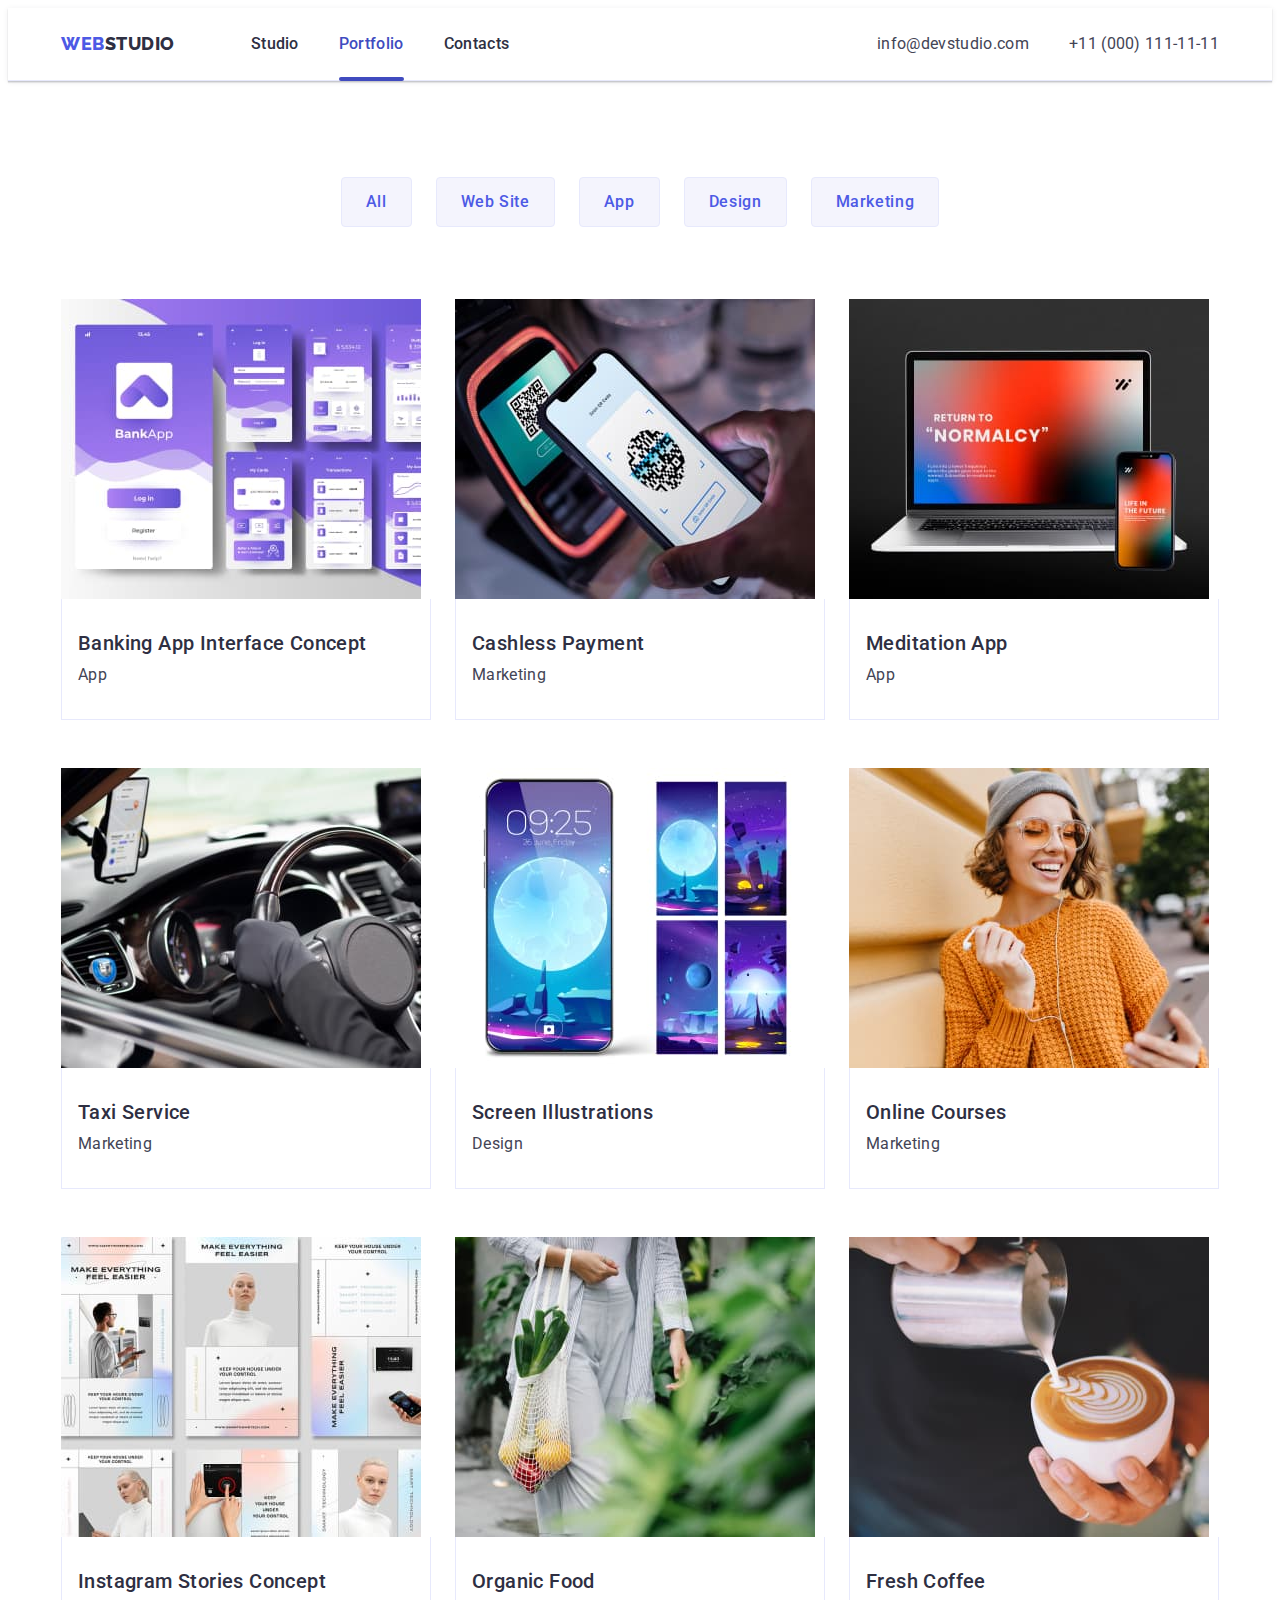
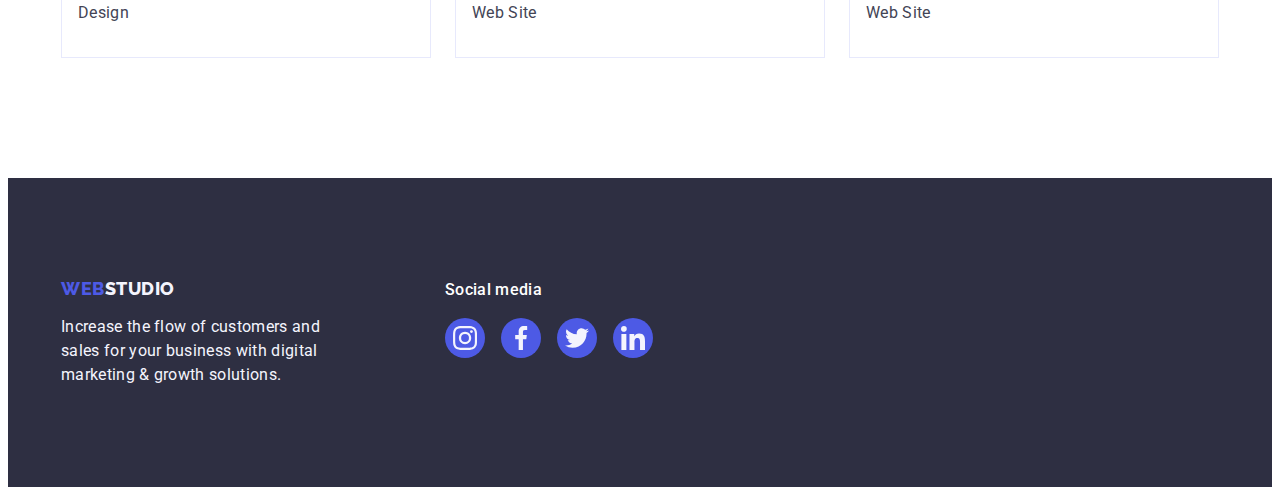
==== portfolio.html @ be7a04f3 "hw6" ====
<!DOCTYPE html>
<html lang="en">

<head>
    <meta charset="UTF-8" />
    <meta http-equiv="X-UA-Compatible" content="IE=edge" />
    <meta name="viewport" content="width=device-width, initial-scale=1.0" />
    <title>Домашка 2</title>
    <link rel="preconnect" href="https://fonts.googleapis.com">
    <link rel="preconnect" href="https://fonts.gstatic.com" crossorigin>
    <link href="https://fonts.googleapis.com/css2?family=Raleway:wght@800&family=Roboto:wght@400;500;700&display=swap"
        rel="stylesheet">
    <link rel="stylesheet" href="https://cdnjs.cloudflare.com/ajax/libs/modern-normalize/2.0.0/modern-normalize.min.css"
        integrity="sha512-4xo8blKMVCiXpTaLzQSLSw3KFOVPWhm/TRtuPVc4WG6kUgjH6J03IBuG7JZPkcWMxJ5huwaBpOpnwYElP/m6wg=="
        crossorigin="anonymous" referrerpolicy="no-referrer" />
    <link rel="stylesheet" href="./css/styles.css">
</head>

<body>
    <header class="header-class">
        <div class="container  nav-class  ">
            <nav class="nav-class ">
                <a class="main-return-index link" href="./index.html">Web<span class="logo-studio">Studio</span></a>
                <ul class="flex-container list">
                    <li><a class="main-menu link" href="./index.html">Studio</a></li>
                    <li><a class="main-menu drawt link" href="./portfolio.html">Portfolio</a></li>
                    <li><a class="main-menu link" href="">Contacts</a></li>
                </ul>
            </nav>
    
            <address class="main-adress ">
                <ul class="adr-container list">
                    <li><a class="main-email-tel link" href="mailto:info@devstudio.com">info@devstudio.com</a></li>
                    <li><a class="main-email-tel link" href="tel:+110001111111">+11 (000) 111-11-11</a></li>
                </ul>
            </address>
        </div>
    </header>

    
    <main>
        <section class="section-portfolio">
           
            <div class="container ">   
                <h1 class=" visually-hidden "> portfolio </h1>
                <ul class=" flex-container-menu-portfolio list">
    
                    <li> <button type="button" class="portfolio-filter link">All</button> </li>
                    <li> <button type="button" class="portfolio-filter link">Web Site</button> </li>
                    <li> <button type="button" class="portfolio-filter link">App</button></li>
                    <li> <button type="button" class="portfolio-filter link">Design</button></li>
                    <li> <button type="button" class="portfolio-filter link">Marketing</button></li>
                </ul>
                <ul class=" flex-container-portfolio list">
           
                    <li class="portfolio-li ">
                        <a class="portfolio-list link" href="">
                            <div class="portfolio-card">
                                <img src="./images/portfolio-banking-c.jpg" 
                                       alt="portfolio-banking">
                                <p class="portfolio-cashless-text">14 Stylish and User-Friendly App Design Concepts · Task Manager App ·
                                    Calorie Tracker App · Exotic Fruit Ecommerce App · Cloud Storage App</p>
                            </div>
                            <div class="portfolio-list-card">       
                                <h2 class="portfolio-h-two"> Banking App Interface Concept</h2>
                                <p class="portfolio-p">App</p>
                            </div>
                        </a>
                    </li>
                    <li class="portfolio-li">
                        <a class="portfolio-list link" href="">
                            <div class="portfolio-card">                        
                                <img src="./images/portfolio-cashless-c.jpg" 
                                    alt="portfolio-cashless">
                                <p class="portfolio-cashless-text">14 Stylish and User-Friendly App Design Concepts · Task Manager App ·
                                    Calorie Tracker App · Exotic Fruit Ecommerce App · Cloud Storage App</p>
                            </div>
                            <div class="portfolio-list-card">
                                <h2 class="portfolio-h-two"> Cashless Payment</h2>
                                <p class="portfolio-p">Marketing</p>
                            </div>
                        </a>
                    </li>
                    <li class="portfolio-li"> 
                        <a class="portfolio-list link" href="">
                            <div class="portfolio-card">
                                <img src="./images/portfolio-meditation-c.jpg"
                                   alt="portfolio-meditation">
                                <p class="portfolio-cashless-text">14 Stylish and User-Friendly App Design Concepts · Task Manager App ·
                                    Calorie Tracker App · Exotic Fruit Ecommerce App · Cloud Storage App</p>
                            </div>
                            <div class="portfolio-list-card">
                                <h2 class="portfolio-h-two"> Meditation App</h2>
                                <p class="portfolio-p">App</p>
                            </div>
                        </a>
                    </li>
                    <li class="portfolio-li"> 
                        <a class="portfolio-list link" href="">
                            <div class="portfolio-card">
                                <img src="./images/portfolio-taxi-c.jpg" 
                                   alt="portfolio-taxi">
                                 <p class="portfolio-cashless-text">14 Stylish and User-Friendly App Design Concepts · Task Manager App ·
                                      Calorie Tracker App · Exotic Fruit Ecommerce App · Cloud Storage App</p>
                            </div>
                            <div class="portfolio-list-card">
                                <h2 class="portfolio-h-two"> Taxi Service</h2>
                                <p class="portfolio-p">Marketing</p>
                            </div>
                        </a>
                    </li>
                    <li class="portfolio-li"> 
                        <a class="portfolio-list link" href="">
                            <div class="portfolio-card">
                                <img src="./images/portfolio-screen-c.jpg" 
                                        alt="portfolio-screen">
                                <p class="portfolio-cashless-text">14 Stylish and User-Friendly App Design Concepts · Task Manager App ·
                                     Calorie Tracker App · Exotic Fruit Ecommerce App · Cloud Storage App</p>
                            </div>
                            <div class="portfolio-list-card">
                                <h2 class="portfolio-h-two"> Screen Illustrations</h2>
                                <p class="portfolio-p">Design</p>
                            </div>
                        </a>
                    </li>
                    <li class="portfolio-li"> 
                        <a  class="portfolio-list link" href="">
                            <div class="portfolio-card">
                                <img src="./images/portfolio-online-course-c.jpg" 
                                      alt="portfolio-online-course">
                                <p class="portfolio-cashless-text">14 Stylish and User-Friendly App Design Concepts · Task Manager App ·
                                    Calorie Tracker App · Exotic Fruit Ecommerce App · Cloud Storage App</p>
                            </div>
                            <div class="portfolio-list-card">
                                <h2 class="portfolio-h-two"> Online Courses</h2>
                                <p class="portfolio-p">Marketing</p>
                            </div>
                        </a>
                    </li>
                    <li class="portfolio-li"> 
                        <a class="portfolio-list link" href="">
                            <div class="portfolio-card">
                                <img src="./images/portfolio-instagram-story-c.jpg" 
                                       alt="portfolio-instagram-story">
                                <p class="portfolio-cashless-text">14 Stylish and User-Friendly App Design Concepts · Task Manager App ·
                                    Calorie Tracker App · Exotic Fruit Ecommerce App · Cloud Storage App</p>
                            </div>
                            <div class="portfolio-list-card">
                                <h2 class="portfolio-h-two"> Instagram Stories Concept</h2>
                                <p class="portfolio-p">Design</p>
                            </div>
                        </a>
                    </li>
                    <li class="portfolio-li">
                         <a class="portfolio-list link" href="">
                            <div class="portfolio-card">
                                <img src="./images/portfolio-organic-food-c.jpg" 
                                    alt="portfolio-organic-food">
                                <p class="portfolio-cashless-text">14 Stylish and User-Friendly App Design Concepts · Task Manager App ·
                                    Calorie Tracker App · Exotic Fruit Ecommerce App · Cloud Storage App</p>
                            </div>
                            <div class="portfolio-list-card">
                                <h2 class="portfolio-h-two"> Organic Food</h2>
                                <p class="portfolio-p">Web Site</p>
                            </div>
                        </a>
                    </li>
                    <li class="portfolio-li "> 
                        <a class="portfolio-list link" href="">
                            <div class="portfolio-card">
                                <img src="./images/portfolio-fresh-coffe-c.jpg"
                                    alt="portfolio-fresh-coffe">
                                <p class="portfolio-cashless-text">14 Stylish and User-Friendly App Design Concepts · Task Manager App ·
                                    Calorie Tracker App · Exotic Fruit Ecommerce App · Cloud Storage App</p>
                            </div>
                            <div class="portfolio-list-card">
                                <h2 class="portfolio-h-two"> Fresh Coffee</h2>
                                <p class="portfolio-p">Web Site</p>
                             </div>
                         </a>
                    </li>
                </ul>
            </div>
        </section>
    </main>
        <footer class="foot-container ">
            <div class="footer-class">
                <div class="footer-first-block">
                    <a class="main-footer-index link " href="./index.html">Web<span class="main-span-footer">Studio</span></a>
                    <p class="main-p-footer size-p-footer">
                        Increase the flow of customers and sales for your business with digital
                        marketing & growth solutions.
                    </p>
                </div>
        
                <div class="block-social-media">
                    <p class="social-media">Social media </p>
                    <ul class="footer-soc list">
                        <li class="footer-soc-item link">
                            <a href="" class="footer-soc-link link" target="_blank" rel="noopener noreferrent">
                                <svg class="footer-soc-icon" width="24" height="24">
                                    <use href="./images/icons.svg#icon-insta"></use>
                                </svg>
                            </a>
                        </li>
                        <li class="footer-soc-item link">
                            <a href="" class="footer-soc-link link" target="_blank" rel="noopener noreferrent">
                                <svg class="footer-soc-icon" width="24" height="24">
                                    <use href="./images/icons.svg#icon-faceb"></use>
                                </svg>
                            </a>
                        </li>
                        <li class="footer-soc-item link">
                            <a href="" class="footer-soc-link link" target="_blank" rel="noopener noreferrent">
                                <svg class="footer-soc-icon" width="24" height="24">
                                    <use href="./images/icons.svg#icon-twit"></use>
                                </svg>
                            </a>
                        </li>
                        <li class="footer-soc-item link">
        
                            <a href="" class="footer-soc-link link" target="_blank" rel="noopener noreferrent">
                                <svg class="footer-soc-icon" width="24" height="24">
                                    <use href="./images/icons.svg#icon-linked"></use>
                                </svg>
                            </a>
                        </li>
                    </ul>
                </div>
        
            </div>
        </footer>
</body>
</html>
---- css/styles.css ----
body{
    font-family: "Roboto", sans-serif;
    color: var(--color-main-p);
    background-color: var(--title-color); }
:root{
        --title-color: #ffffff;
        --background-color-body: #2e2f42;
        --portfolio-filter-color: #4D5AE5;
        --portfolio-filter-background: #F4F4FD;
        --color-main-menu: #434455;
        --color-border-portfolio: #e7e9fc;
        --color-focus-blu: #404bbf;
        --color-h-second: #2E2F42;
        --color-main-total: #F4F4FD;
        --color-main-p: #434455;
        --color-sect-third: #E5E5E5;
        --timing-function: cubic-bezier(0.4, 0, 0.2, 1);
}
.list{list-style: none;  }
.link{text-decoration: none; }
p,h1,h2,h3,h4,h5,h6 {margin: 0;}
ul,ol{margin: 0;   padding: 0  ;}
img{display: block;}

/* Main menu */
.main-menu {
    font-weight: 500;
    font-size: 16px;
    line-height: 1.5;
    letter-spacing: 0.02em;
    color: var(--background-color-body);
    /* color: var(--color-focus-blu); */
    display: block;
    gap: 40px;
    padding: 24px 0;
    position: relative;
    transition: color 250ms var(--timing-function);
               
}
/* версия со всплывающим подчерком на ховере
.main-menu::after {
    content: "";
    position: absolute;
    width: 100%;
    height: 4px;
    left: 0;
    bottom: -1px;
    display: block;
    background-color: var(--color-focus-blu);
    transform: scaleX(0);
    bottom: -1px;
    border-radius: 2px;
    transition: transform 250ms var(--timing-function);
} 
.main-menu:hover::after {
    transform: scaleX(1);
}
*/

.drawt {
    color: var(--color-focus-blu);
    transition: color 250ms var(--timing-function);            
}
.drawt::after{
    content: "";
    position: absolute;
    width: 100%;
    height: 4px;
    left: 0;
    bottom: -1px;
    display: block;
    background-color: var(--color-focus-blu);
    transform: scaleX(0);
     bottom: -1px;
    border-radius: 2px;
    transform: scaleX(1);
}
 .main-menu:hover,
 .main-menu:focus {
        color: var(--color-focus-blu);     
}
.nav-class {
    display: flex;
    align-items: center;
    justify-content: space-between;
}
.adr-container {
    display: flex;
    gap: 40px;
}
.flex-container{
    display: flex;
    align-items: center;
    gap: 40px;
}
.flex-container-first{
    box-sizing: content-box;
    display: flex;
}
.flex-container-second {
    display: flex;
    align-items: center;
    gap: 24px;
    justify-content: center;
}
.flex-container-portfolio{
    display: flex;
    flex-wrap: wrap;
    align-items: center;
    column-gap: 24px;
    row-gap: 48px;
    border-top: none;
}
.portfolio-li{
    width: calc((100% - 48px) / 3);
    /* transition: transform 250ms var(--timing-function); */
    }


.portfolio-list:hover .portfolio-cashless-text {
    transform: translateY(0%);
}

.portfolio-list:focus .portfolio-cashless-text {
    transform: translateY(0%);
}
.portfolio-list:hover .portfolio-h-two {
    transform: translateY(0%);
}
.portfolio-list:focus .portfolio-h-two {
    transform: translateY(0%);
}
.portfolio-list {
    display: block;
    transition: box-shadow 250ms var(--timing-function); 
                /* transform 250ms var(--timing-function); */
}
.portfolio-list-card {
    padding: 32px 16px;
    border: 1px solid var(--color-border-portfolio);
    border-top: none;
    transition: box-shadow 250ms var(--timing-function);
}

.portfolio-list:hover,
.portfolio-list:focus {
    box-shadow: 0px 1px 6px rgba(46, 47, 66, 0.08),
                0px 1px 1px rgba(46, 47, 66, 0.16),
                0px 2px 1px rgba(46, 47, 66, 0.08);
                
}

.flex-container-menu-portfolio{
    display: flex;
    gap: 24px;
    margin-bottom: 72px;
}   
.flex-container-third {
    display: flex;
    align-items: center;
    gap: 24px;
    }
.flex-on{
    display: flex;
    align-items: center;
    justify-items: center;
    justify-content: center;
}

.logo-studio{
    color: var(--background-color-body);
}

.main-return-index{
    color: var(--portfolio-filter-color);
    font-family: 'Raleway', sans-serif;
    font-style: normal;
    font-weight: 800;
    font-size: 18px;
    line-height: 1.17;
    letter-spacing: 0.03em;
    text-transform: uppercase;
    margin-right: 76px;
    transition: color 250ms var(--timing-function);
 }
.main-return-index:hover,
.main-return-index:focus {
    color: var(--color-focus-blu);
}
.main-footer-index {
    font-family: 'Raleway', sans-serif;
    font-style: normal;
    font-weight: 800;
    font-size: 18px;
    line-height: 1.17;
    letter-spacing: 0.03em;
    text-transform: uppercase;
    color: var(--portfolio-filter-color);
    margin-bottom: 16px;
    display: inline-block;
}
.main-span-footer {
    color: var(--portfolio-filter-background);
}

.main-p-footer {
    font-size: 16px;
    line-height: 1.5;
    letter-spacing: 0.02em;
    color: var(--portfolio-filter-background);
}
.size-p-footer {
    width: 264px;
}
.main-adress {
    font-style: normal; 
}

.main-email-tel{
    font-size: 16px;
    line-height: 1.5;
    letter-spacing: 0.02em;
    color: var(--color-main-menu);
    margin-right: auto;
    transition: color 250ms var(--timing-function);
}
.main-email-tel:hover,
.main-email-tel:focus {
    color: var(--color-focus-blu);
 
}
.main-section-first{
    max-width: 1440px;
    margin: 0 auto;
    background-position: center;
    background-size: cover;
    background-image: linear-gradient(rgba(46, 47, 66, 0.7),
                                      rgba(46, 47, 66, 0.7)),
                                       url(../images/people-office.jpg);
    background-repeat: no-repeat;
    padding: 188px 0;
    position: relative;
}
.main-h-first {
    font-weight: 700;
    font-size: 56px;
    line-height: 1.07;
    text-align: center; 
    letter-spacing: 0.02em;
    max-width: 496px;
    color: var(--title-color);
    margin: auto;
 }
.main-button {
    font-family: "Roboto", sans-serif;
    font-style: normal;
    font-weight: 500;
    font-size: 16px;
    line-height: 1.5;
    letter-spacing: 0.04em;
    color: var(--title-color);
    background-color: var(--portfolio-filter-color);
    cursor: pointer;
    display: block;
    margin: auto;;
    margin-top: 48px;
    align-items: flex-start;
    padding: 12px 24px;
    min-width: 169px;
    height: 56px;
    border: none;
    box-shadow: 0px 4px 4px rgba(0, 0, 0, 0.15);
    border-radius: 4px;
    transition: background-color 250ms var(--timing-function);  
}            
   

.main-button:hover,
.main-button:focus {
    background-color: var(--color-focus-blu);
    border: 1px solid transparent;
}
.main-section-second{
    padding-top: 120px;
    padding-bottom: 120px;
}
.h-two-hidden{
    content-visibility: hidden;
}
.main-h-second {
    font-weight: 500;
    font-size: 20px;
    line-height: 1.2;
    letter-spacing: 0.02em;
    color: var(--color-h-second);
    margin-bottom: 8px;
}
.main-p-second {
    font-size: 16px;
    line-height: 1.5;
    letter-spacing: 0.02em;
    color: var(--color-main-p);
}
.main-section-third{
    /* background-color: #E5E5E5; */
    padding-bottom: 120px;
}
.main-section-four {
    background-color: var(--portfolio-filter-background);
    padding: 120px 0;
}

.main-section-five {
    background-color: var(-color-sect-third);
    padding: 120px 0;
}
.main-h-third {
    font-weight: 700;
    font-size: 36px;
    line-height: 1.11;
    text-align: center;
    align-items: center;
    letter-spacing: 0.02em;
    text-transform: capitalize;
    color: var(--background-color-body);
    margin-bottom: 72px;
}
.main-fio {
    font-weight: 500;
    font-size: 20px;
    line-height: 1.2;
    text-align: center;
    letter-spacing: 0.02em;
    color: var(--background-color-body);
    margin-bottom: 8px;
}
.job-title {
    font-size: 16px;
    line-height: 1.5;
    text-align: center;
    letter-spacing: 0.02em;
    color: var(--color-main-menu);
    margin-bottom: 8px;
}
.fio-job {
    border-radius: 0px 0px 4px 4px;
    background-color: var(--title-color);
    padding: 32px 16px;
}
.footer-class{
    width: 1158px;
        padding: 0 15px;
        margin: 0 auto;
    display: flex;
    align-items: baseline;  
}
.foot-container {
    padding: 100px 0px;
    background-color: var(--background-color-body);
}
.footer-first-block{
    margin-right: 120px;
}
 
    
/****--------------- Portfolio */
.portfolio-filter{
    font-family: "Roboto", sans-serif;
    font-weight: 500;
    font-size: 16px;
    line-height: 1.5;
    letter-spacing: 0.04em;
    background-color: var(--portfolio-filter-background);
    color:var(--portfolio-filter-color);
    cursor: pointer;
    padding: 12px 24px;
    border: 1px solid #E7E9FC;
    border-radius: 4px;
    transition: color 250ms var(--timing-function),
                border-color 250ms var(--timing-function),
                background-color  250ms var(--timing-function),
                box-shadow 250ms var(--timing-function);
}

.portfolio-filter:hover, 
.portfolio-filter:focus {
    color: var(--title-color);
    background-color: var(--color-focus-blu);
    border: 1px solid transparent;
    box-shadow: 0px 3px 1px rgba(0, 0, 0, 0.1), 
                0px 2px 1px rgba(0, 0, 0, 0.08),    
                0px 2px 2px rgba(0, 0, 0, 0.12);
    }


.portfolio-h-two{
    font-weight: 500;
    font-size: 20px;
    line-height: 1.2;
    letter-spacing: 0.02em;
    color: var(--background-color-body);
    margin-bottom: 8px;
}
.portfolio-p{
    font-size: 16px;
    line-height: 1.5;
    letter-spacing: 0.02em;
    color: var(--color-main-menu);
    transition: transform 250ms linear;
} 
.main-img{
    /* display: block;  */
    max-width: 100%;
     height: auto;
     flex-basis: calc((100% - 48px) / 3);
}
.main-img-team {
     flex-basis: calc((100% - 3 * 24px) / 4);
    box-shadow: 0px 1px 6px rgba(46, 47, 66, 0.08),
        0px 1px 1px rgba(46, 47, 66, 0.16),
        0px 2px 1px rgba(46, 47, 66, 0.08);
}
.header-class{
    border-bottom: 1px solid #e7e9fc;
    box-shadow: 0px 2px 1px rgba(46, 47, 66, 0.08),
                0px 1px 1px rgba(46, 47, 66, 0.16), 
                0px 1px 6px rgba(46, 47, 66, 0.08);
    
}
.container {
    width: 1158px;
    padding: 0 15px;
    margin: 0 auto;
}
.container-first {
    width: 1158px;
        /* position: relative; */
 }
.container-second {
    /* width: 1158px; */
    display: flex;
    gap: 24px;
    /* align-items: center;
    justify-content: center;
    background-color:var(--portfolio-filter-background);
    border-radius: 4px; */
}
.second-li{
    flex-basis: calc((100% - 72px) / 4);
}
.third-li{
    flex-basis: calc((100% - 48px) / 3);
}
.container-third{
    display: flex;
    flex-direction: row;
    align-items: center;
    margin: 0 auto;
    gap: 24px;
    justify-content: center;
}
.visually-hidden {
    position: absolute;
    width: 1px;
    height: 1px;
    margin: -1px;
    border: 0;
    padding: 0;
    white-space: nowrap;
    clip-path: inset(100%);
    clip: rect(0 0 0 0);
    overflow: hidden;
}
.second-item{
    flex-basis: calc((100% - 72px) / 4);
}
.flex-container-menu-portfolio{
    display: flex;
    align-items: center;
    gap: 24px;
    justify-content: center;
    margin-bottom: 72px;
}
.section-portfolio{
    /* width: 1158px; */
    padding-top: 96px;
    padding-bottom: 120px;  
}
.class-team-img{
    flex-basis: calc((100% - 72px) / 4);
    border-radius: 0px 0px 4px 4px;
    box-shadow: 0px 1px 6px rgba(46, 47, 66, 0.08),
        0px 1px 1px rgba(46, 47, 66, 0.16),
        0px 2px 1px rgba(46, 47, 66, 0.08);
}
.team-soc{
    display: flex;
    justify-content: center;
    gap: 24px;
}
.team-soc-item{
    height: 40px;
    width: 40px;
 }
.team-soc-link{
    width: 100%;
    height: 100%;
    background-color: var(--portfolio-filter-color);
    border-radius: 50%;
    /* display: block; */
    display: flex;
    align-items: center;
    justify-content: center;
    transition: background-color 250ms var(--timing-function);
           
}
.team-soc-link:hover,
.team-soc-link:focus {
    background-color: #404bbf;
    border: 1px solid transparent;
}
.team-soc-icon{
    fill: var(--color-main-total);    
}
.footer-soc {
    display: flex;
    justify-content: center;
    gap: 16px;
}
.footer-soc-item {
    height: 40px;
    width: 40px;
}
.footer-soc-link {
    width: 100%;
    height: 100%;
    background-color: var(--portfolio-filter-color);
    border-radius: 50%;
    /* display: block; */
    display: flex;
    align-items: center;
    justify-content: center;
    transition: background-color 250ms var(--timing-function);
         
}

.footer-soc-link:hover,
.footer-soc-link:focus {
    background-color: #31d0aa;
    border: 1px solid transparent;
}

.footer-soc-icon {
    fill: var(--color-main-total);
    color: black;
}
.customer-item {
    /* background:var(--color-main-total); */
    width: calc((100% - 120px) / 6);
    height: 88px;
    /* height:min-content 88px; */
}
.customer-link{
    width: 100%;
    height: 100%;
    border: 1px solid #8e8f99;
    border-radius: 4px;
    display: flex;
    align-items: center;
    justify-content: center;
    color:  #8e8f99;
    transition: color 250ms var(--timing-function),
                border-color 250ms var(--timing-function);
}
.customer-link:hover,
.customer-link:focus {
    border-color: #404bbf;
    color: #404bbf;
    
}

.customer-icon {
    fill: currentColor;
}
.social-media{
    font-family: 'Roboto';
    font-style: normal;
    font-weight: 500;
    font-size: 16px;
    line-height: 1.5;
    letter-spacing: 0.02em;
    margin-bottom: 16px;
    color: var(--title-color);
}
.block-social-media{}

.section-second-icon{
    display: flex;
    align-items: center;
    justify-content: center;
    height: 112px;
    background-color:var(--portfolio-filter-background);
    border-radius: 4px;
    margin-bottom: 8px;
}
 .second-perevagi-icon {
    fill: var(--portfolio-filter-background);
}

.portfolio-cashless-text{
        font-size: 16px;
        line-height: 1.5;
        letter-spacing: 0.02em;
    position: absolute;
    top: 0;
    height: 100%;
    color: var(--color-main-total);
    background-color: var(--portfolio-filter-color);
    padding: 40px 32px;
    transform: translateY(100%);
    transition: transform 250ms var(--timing-function);

}
.portfolio-card{
    position: relative;
    overflow: hidden;
}
.backdrop{
    position: fixed;
    left: 0;
    top: 0;
    width: 100%;
    height: 100%;
    background-color: rgba(46, 47, 66, 0.4);
    transition: opacity 250ms var(--timing-function), 
                visibility 250ms var(--timing-function);
}
.modal{
    position: absolute;
    top: 50%;
    left: 50%;
    width: 408px;
    min-height: 584px;
    /* padding: 20px; */
    background-color:rgba(252, 252, 252, 1);
    border-radius: 4px;
    transition: transform 250ms var(--timing-function);
    transform: translate(-50%, -50%) scale(1);
    box-shadow: 0px 1px 1px rgba(0, 0, 0, 0.14), 
                0px 1px 3px rgba(0, 0, 0, 0.12), 
                0px 2px 1px rgba(0, 0, 0, 0.2);

}
.modal-close{
    position: absolute;
    top: 24px;
    right: 24px;
    width: 24px;
    height: 24px;
    border-radius: 50%;
    display: flex;
    align-items: center;
    justify-content: center;
    background-color: #e7e9fc;
    border: 1px solid rgba(0, 0, 0, 0.1);
    padding: 0;
    cursor: pointer;
    transition: background-color 250ms var(--timing-function),
                border 250ms var(--timing-function);

            /* color 250ms var(--timing-function), */
    margin-left: auto;
    
}
.modal-close:hover,
.modal-close:focus {
    border: none;
    background-color: var(--color-focus-blu);
    fill: #ffffff;
}
.modal-close-icon {
   color: #2E2F42;
    /* color: black; */
    transition: fill 250ms var(--timing-function);
                /* background-color 250ms var(--timing-function); */
}

.modal-close-icon:hover,
.modal-close-icon:focus {
    fill: #ffffff;
    /* background-color: var(--color-focus-blu); */
}

.backdrop.is-hidden{
    opacity: 0;
    pointer-events: none;
    visibility: hidden;
}
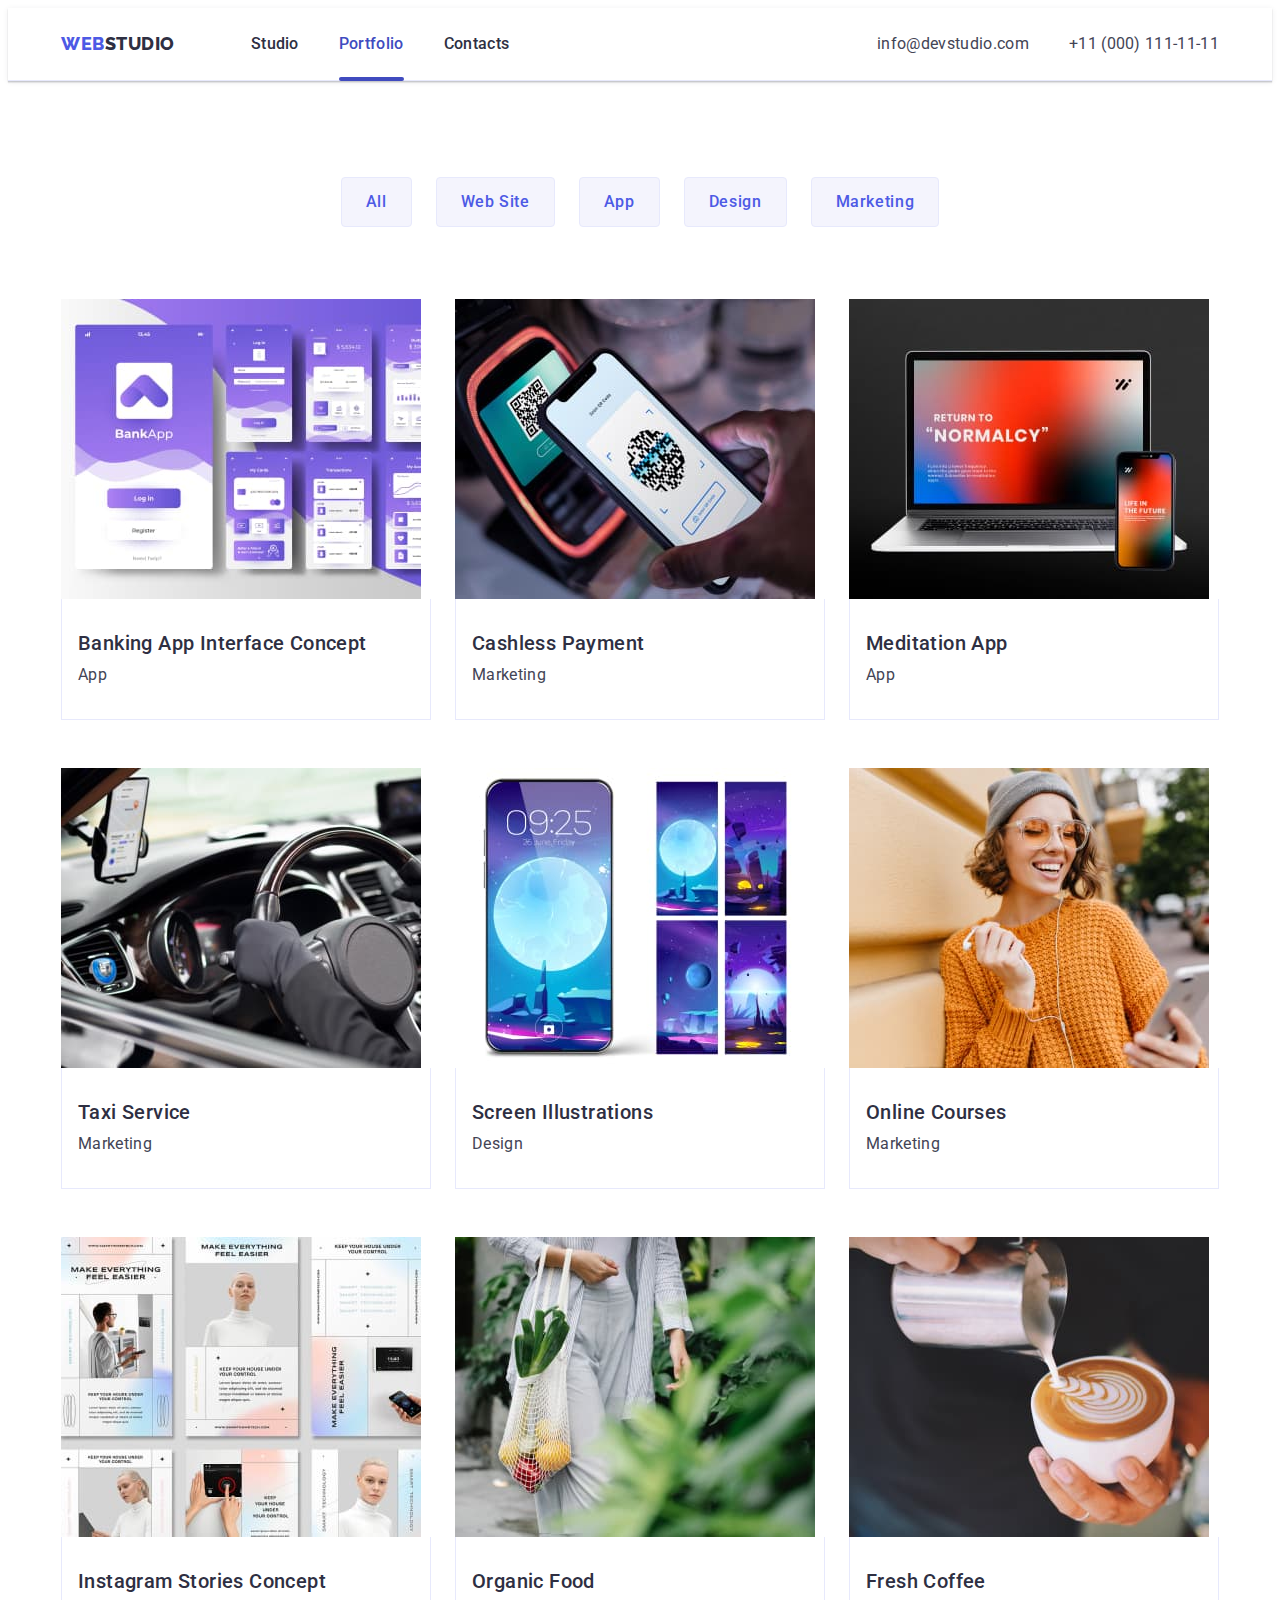
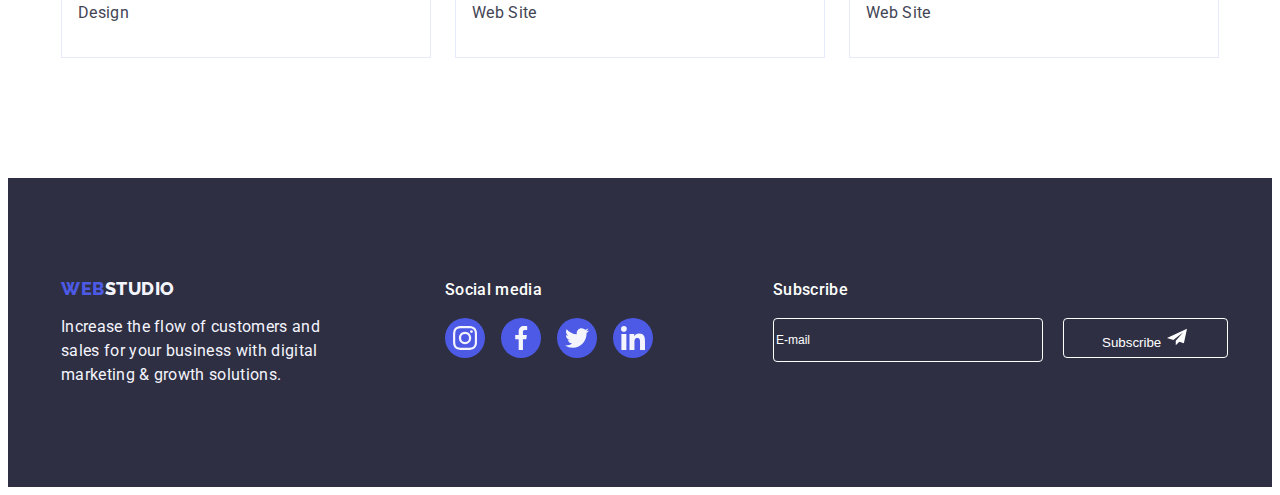
==== commit 721052dd: "hw6" ====
--- a/portfolio.html
+++ b/portfolio.html
@@ -183,52 +183,66 @@
             </div>
         </section>
     </main>
-        <footer class="foot-container ">
-            <div class="footer-class">
-                <div class="footer-first-block">
-                    <a class="main-footer-index link " href="./index.html">Web<span class="main-span-footer">Studio</span></a>
-                    <p class="main-p-footer size-p-footer">
-                        Increase the flow of customers and sales for your business with digital
-                        marketing & growth solutions.
-                    </p>
+    <footer class="foot-container ">
+        <div class="footer-class">
+            <div class="footer-first-block">
+                <a class="main-footer-index link " href="./index.html">Web<span class="main-span-footer">Studio</span></a>
+                <p class="main-p-footer size-p-footer">
+                    Increase the flow of customers and sales for your business with digital
+                    marketing & growth solutions.
+                </p>
+            </div>
+    
+            <div class="block-social-media footer-first-block">
+                <p class="social-media">Social media </p>
+                <ul class="footer-soc list">
+                    <li class="footer-soc-item link">
+                        <a href="" class="footer-soc-link link" target="_blank" rel="noopener noreferrent">
+                            <svg class="footer-soc-icon" width="24" height="24">
+                                <use href="./images/icons.svg#icon-insta"></use>
+                            </svg>
+                        </a>
+                    </li>
+                    <li class="footer-soc-item link">
+                        <a href="" class="footer-soc-link link" target="_blank" rel="noopener noreferrent">
+                            <svg class="footer-soc-icon" width="24" height="24">
+                                <use href="./images/icons.svg#icon-faceb"></use>
+                            </svg>
+                        </a>
+                    </li>
+                    <li class="footer-soc-item link">
+                        <a href="" class="footer-soc-link link" target="_blank" rel="noopener noreferrent">
+                            <svg class="footer-soc-icon" width="24" height="24">
+                                <use href="./images/icons.svg#icon-twit"></use>
+                            </svg>
+                        </a>
+                    </li>
+                    <li class="footer-soc-item link">
+    
+                        <a href="" class="footer-soc-link link" target="_blank" rel="noopener noreferrent">
+                            <svg class="footer-soc-icon" width="24" height="24">
+                                <use href="./images/icons.svg#icon-linked"></use>
+                            </svg>
+                        </a>
+                    </li>
+                </ul>
+            </div>
+            <div class="block-social-media">
+                <p class="social-media">Subscribe </p>
+                <div class="all-div-subscribe-class">
+    
+                    <input type="email" name="user-email-footer" class="footer-input" placeholder="E-mail" />
+    
+                    <button type="submit" class="subscribe-class">Subscribe
+                        <span>
+                            <svg class="subscribe-fill" width="24" height="20">
+                                <use href="./images/icons.svg#icon-Frame-3"></use>
+                            </svg>
+                        </span>
+                    </button>
                 </div>
-        
-                <div class="block-social-media">
-                    <p class="social-media">Social media </p>
-                    <ul class="footer-soc list">
-                        <li class="footer-soc-item link">
-                            <a href="" class="footer-soc-link link" target="_blank" rel="noopener noreferrent">
-                                <svg class="footer-soc-icon" width="24" height="24">
-                                    <use href="./images/icons.svg#icon-insta"></use>
-                                </svg>
-                            </a>
-                        </li>
-                        <li class="footer-soc-item link">
-                            <a href="" class="footer-soc-link link" target="_blank" rel="noopener noreferrent">
-                                <svg class="footer-soc-icon" width="24" height="24">
-                                    <use href="./images/icons.svg#icon-faceb"></use>
-                                </svg>
-                            </a>
-                        </li>
-                        <li class="footer-soc-item link">
-                            <a href="" class="footer-soc-link link" target="_blank" rel="noopener noreferrent">
-                                <svg class="footer-soc-icon" width="24" height="24">
-                                    <use href="./images/icons.svg#icon-twit"></use>
-                                </svg>
-                            </a>
-                        </li>
-                        <li class="footer-soc-item link">
-        
-                            <a href="" class="footer-soc-link link" target="_blank" rel="noopener noreferrent">
-                                <svg class="footer-soc-icon" width="24" height="24">
-                                    <use href="./images/icons.svg#icon-linked"></use>
-                                </svg>
-                            </a>
-                        </li>
-                    </ul>
-                </div>
-        
-            </div>
-        </footer>
+            </div>
+        </div>
+    </footer>
 </body>
 </html>
--- a/css/styles.css
+++ b/css/styles.css
@@ -262,7 +262,7 @@
     background-color: var(--portfolio-filter-color);
     cursor: pointer;
     display: block;
-    margin: auto;;
+    margin: auto;
     margin-top: 48px;
     align-items: flex-start;
     padding: 12px 24px;
@@ -641,7 +641,7 @@
     left: 50%;
     width: 408px;
     min-height: 584px;
-    /* padding: 20px; */
+    padding: 20px;
     background-color:rgba(252, 252, 252, 1);
     border-radius: 4px;
     transition: transform 250ms var(--timing-function);
@@ -663,14 +663,14 @@
     justify-content: center;
     background-color: #e7e9fc;
     border: 1px solid rgba(0, 0, 0, 0.1);
-    padding: 0;
+    padding: 10;
     cursor: pointer;
     transition: background-color 250ms var(--timing-function),
                 border 250ms var(--timing-function);
 
             /* color 250ms var(--timing-function), */
     margin-left: auto;
-    
+    margin-bottom: 10px;
 }
 .modal-close:hover,
 .modal-close:focus {
@@ -696,3 +696,164 @@
     pointer-events: none;
     visibility: hidden;
 }
+.modal-title{
+    font-weight: 500;
+    font-size: 16px;
+    line-height: 1.5;
+    letter-spacing: 0.02em;
+    /* justify-content: center; */
+    text-align: center;
+    margin-bottom: 15px;
+    margin-top: 50px;
+    color: var(--background-color-body);
+
+}
+.modal-input{
+    width: 100%;
+    height: 45px;
+    border: 1px solid #4D5AE5;
+    border-radius: 4px;
+    /* margin-bottom: 10px; */
+    padding-left: 30px;
+    font-size: 12px;
+    outline: transparent;
+    color: #9c0d49;
+
+}
+.modal-input::placeholder{
+    color: rgb(107, 199, 130);
+}
+.modal-input:focus {
+    border-color: #1c6128;
+
+    /* color: red; */
+} 
+
+.modal-input:focus + .modal-icon {
+    /* border-color: #329242; */
+
+    fill: #c4341a;
+}
+.modal-comment{
+    width:100%;
+    height: 100px;
+    padding: 10px;
+    border: 1px solid #2E2F42 ;
+    border-radius: 4px;
+    resize: none;
+}
+.input-label{
+
+}
+.modal-icon{
+    position: absolute;
+    left: 8px;
+    top: 50%;
+    transform: translateY(-50%);
+}
+.input-wrap{
+    position: relative;
+}
+.input-wrap:focus-within + svg {
+    /* border-color: #329242; */
+
+    fill: #1a1dc4;
+}
+
+.modal-field{
+    margin-bottom: 10px;
+}
+.label-zgoda{
+    display: flex;
+    align-items: center;
+    font-size: 12px;
+    line-height: 1.17;
+    
+}
+.label-zgoda span{
+    /* display: block; */
+    width: 16px;
+    height: 16px;
+    /* border: 1px solid #2E2F4266 */
+    border: 1px solid rgba(46, 47, 66, 0.4);
+    border-radius: 2px;
+    margin-right: 15px;
+    display: flex;
+    align-items: center;
+    justify-content: center;
+    fill: transparent;
+}
+.input-zgoda{
+    border: 1px solid #2E2F42;
+    border-radius: 2px;
+    width: 16px;
+    height: 16px;
+}
+.input-zgoda:checked + .label-zgoda span {
+    background-color: #9747FF;
+    border: none;
+    fill: #ffffff;
+}
+.footer-input{
+    width: 264px;
+    height: 40px;
+    border: 1px solid #FFFFFF;
+    border-radius: 4px;
+    background-color: var(--background-color-body);
+    /* margin-bottom: 10px; */
+    /* padding-left: 30px; */
+    font-size: 12px;
+    margin-right: 20px;
+    /* outline: transparent; */
+    color: #FFFFFF;
+}
+.footer-input::placeholder {
+    color: #FFFFFF;
+}
+
+.footer-input:focus {
+    border-color: #1c6128;
+
+    /* color: red; */
+}
+.subscribe-class{
+    /* display: block; */
+    width: 165px;
+    height: 40px;
+    border: 1px solid #FFFFFF;
+    border-radius: 4px;
+    color: #FFFFFF;
+    background-color: var(--background-color-body);
+    align-items: center;
+    justify-content: center;
+}
+
+.subscribe-fill{
+    color: var(--title-color);
+    /* background-color: var(--portfolio-filter-color); */
+    fill: #ffffff;
+    transition: background-color 250ms var(--timing-function);
+    /* border: none; */
+    /* box-shadow: 0px 4px 4px rgba(0, 0, 0, 0.15); */
+    border-radius: 4px;
+    /* padding: 12px 24px; */
+    width: 24px;
+    height: 20px;
+    
+
+}
+
+.subscribe-fill:hover,
+.subscribe-fill:focus {
+    background-color: var(--color-focus-blu);
+    border: 1px solid transparent;
+}
+.all-div-subscribe-class{
+    display: flex;
+    /* justify-items: end; */
+    /* align-items:flex-end ; */
+
+}
+.div-button-subscribe{
+    display: block;
+}